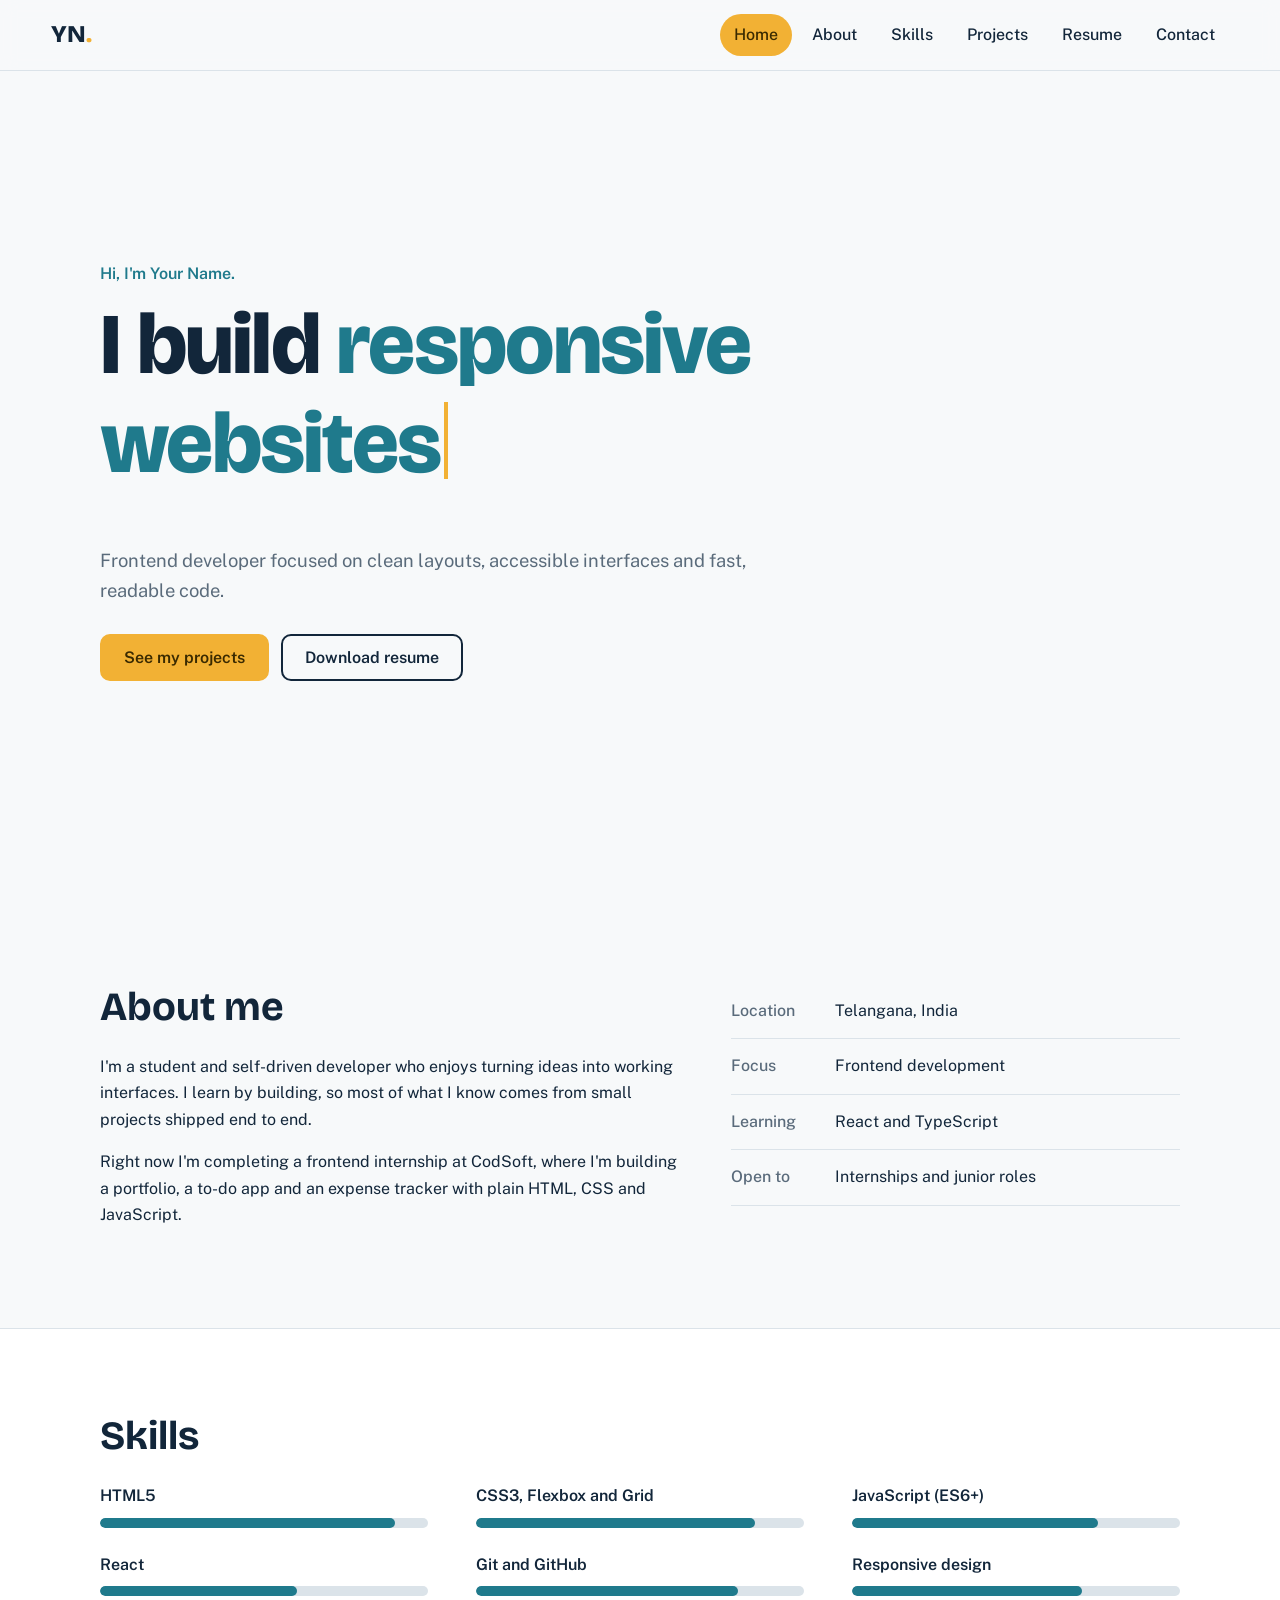
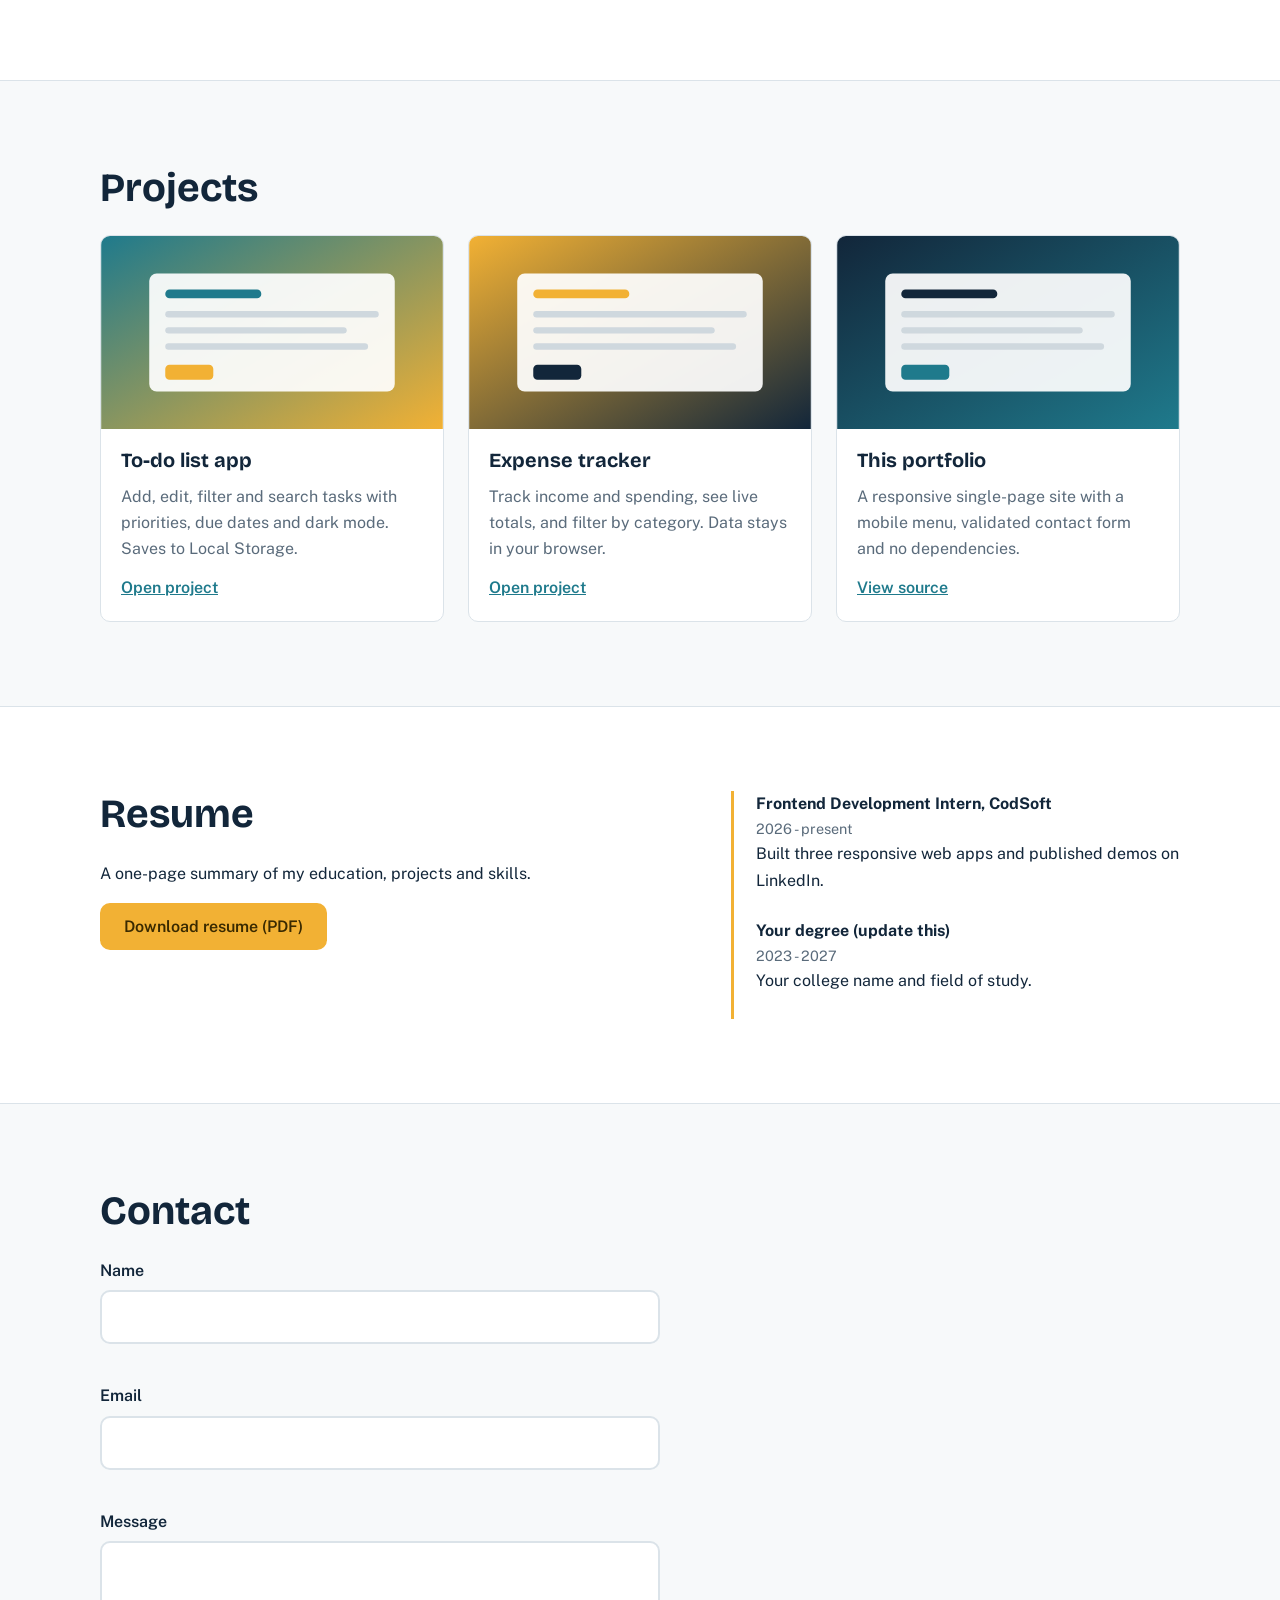
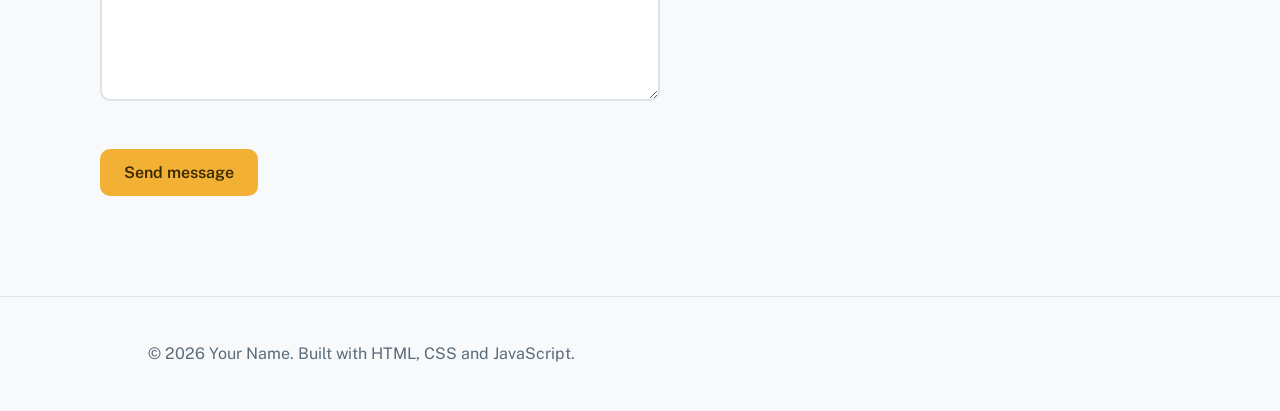
==== task1-portfolio/index.html @ 2d7a28aa "Add files via upload" ====
<!DOCTYPE html>
<html lang="en">
<head>
  <meta charset="UTF-8">
  <meta name="viewport" content="width=device-width, initial-scale=1">
  <title>Your Name | Frontend Developer</title>
  <meta name="description" content="Portfolio of Your Name, a frontend developer building responsive, accessible web apps.">
  <link rel="preconnect" href="https://fonts.googleapis.com">
  <link rel="preconnect" href="https://fonts.gstatic.com" crossorigin>
  <link href="https://fonts.googleapis.com/css2?family=Bricolage+Grotesque:wght@500;700;800&family=Public+Sans:wght@400;500;600&display=swap" rel="stylesheet">
  <link rel="stylesheet" href="style.css">
</head>
<body>
  <a class="skip" href="#home">Skip to content</a>

  <header class="site-header">
    <a class="brand" href="#home">YN<span>.</span></a>
    <button class="nav-toggle" aria-label="Open menu" aria-expanded="false" aria-controls="nav">
      <span></span><span></span><span></span>
    </button>
    <nav id="nav" aria-label="Main">
      <ul>
        <li><a href="#home">Home</a></li>
        <li><a href="#about">About</a></li>
        <li><a href="#skills">Skills</a></li>
        <li><a href="#projects">Projects</a></li>
        <li><a href="#resume">Resume</a></li>
        <li><a href="#contact">Contact</a></li>
      </ul>
    </nav>
  </header>

  <main>
    <section id="home" class="hero">
      <div class="wrap">
        <p class="hello">Hi, I'm Your Name.</p>
        <h1>I build <span id="typed" aria-live="off">responsive websites</span><span class="caret" aria-hidden="true"></span></h1>
        <p class="lead">Frontend developer focused on clean layouts, accessible interfaces and fast, readable code.</p>
        <div class="actions">
          <a class="btn primary" href="#projects">See my projects</a>
          <a class="btn" href="resume.pdf" download>Download resume</a>
        </div>
      </div>
    </section>

    <section id="about">
      <div class="wrap two-col">
        <div>
          <h2>About me</h2>
          <p>I'm a student and self-driven developer who enjoys turning ideas into working interfaces. I learn by building, so most of what I know comes from small projects shipped end to end.</p>
          <p>Right now I'm completing a frontend internship at CodSoft, where I'm building a portfolio, a to-do app and an expense tracker with plain HTML, CSS and JavaScript.</p>
        </div>
        <ul class="facts">
          <li><strong>Location</strong> Telangana, India</li>
          <li><strong>Focus</strong> Frontend development</li>
          <li><strong>Learning</strong> React and TypeScript</li>
          <li><strong>Open to</strong> Internships and junior roles</li>
        </ul>
      </div>
    </section>

    <section id="skills" class="alt">
      <div class="wrap">
        <h2>Skills</h2>
        <ul class="skills">
          <li style="--level:90%"><span>HTML5</span><div class="bar"><i></i></div></li>
          <li style="--level:85%"><span>CSS3, Flexbox and Grid</span><div class="bar"><i></i></div></li>
          <li style="--level:75%"><span>JavaScript (ES6+)</span><div class="bar"><i></i></div></li>
          <li style="--level:60%"><span>React</span><div class="bar"><i></i></div></li>
          <li style="--level:80%"><span>Git and GitHub</span><div class="bar"><i></i></div></li>
          <li style="--level:70%"><span>Responsive design</span><div class="bar"><i></i></div></li>
        </ul>
      </div>
    </section>

    <section id="projects">
      <div class="wrap">
        <h2>Projects</h2>
        <div class="cards">
          <article class="card">
            <img src="assets/p-todo.svg" alt="Preview of the to-do list app" loading="lazy">
            <div class="card-body">
              <h3>To-do list app</h3>
              <p>Add, edit, filter and search tasks with priorities, due dates and dark mode. Saves to Local Storage.</p>
              <a href="projects/task2-todo-app/index.html" target="_blank" rel="noopener">Open project</a>
            </div>
          </article>
          <article class="card">
            <img src="assets/p-expense.svg" alt="Preview of the expense tracker" loading="lazy">
            <div class="card-body">
              <h3>Expense tracker</h3>
              <p>Track income and spending, see live totals, and filter by category. Data stays in your browser.</p>
              <a href="projects/task3-expense-tracker/index.html" target="_blank" rel="noopener">Open project</a>
            </div>
          </article>
          <article class="card">
            <img src="assets/p-portfolio.svg" alt="Preview of this portfolio" loading="lazy">
            <div class="card-body">
              <h3>This portfolio</h3>
              <p>A responsive single-page site with a mobile menu, validated contact form and no dependencies.</p>
              <a href="https://github.com/your-username/CODSOFT_TASKSNO">View source</a>
            </div>
          </article>
        </div>
      </div>
    </section>

    <section id="resume" class="alt">
      <div class="wrap two-col">
        <div>
          <h2>Resume</h2>
          <p>A one-page summary of my education, projects and skills.</p>
          <a class="btn primary" href="resume.pdf" download="Your-Name-Resume.pdf">Download resume (PDF)</a>
        </div>
        <ol class="timeline">
          <li><strong>Frontend Development Intern, CodSoft</strong><span>2026 - present</span>Built three responsive web apps and published demos on LinkedIn.</li>
          <li><strong>Your degree (update this)</strong><span>2023 - 2027</span>Your college name and field of study.</li>
        </ol>
      </div>
    </section>

    <section id="contact">
      <div class="wrap">
        <h2>Contact</h2>
        <form id="contact-form" novalidate>
          <div class="field">
            <label for="name">Name</label>
            <input id="name" name="name" type="text" autocomplete="name" required>
            <small class="error" id="name-error"></small>
          </div>
          <div class="field">
            <label for="email">Email</label>
            <input id="email" name="email" type="email" autocomplete="email" required>
            <small class="error" id="email-error"></small>
          </div>
          <div class="field">
            <label for="message">Message</label>
            <textarea id="message" name="message" rows="5" required></textarea>
            <small class="error" id="message-error"></small>
          </div>
          <button class="btn primary" type="submit">Send message</button>
          <p id="form-status" role="status"></p>
        </form>
      </div>
    </section>
  </main>

  <footer>
    <p>&copy; <span id="year"></span> Your Name. Built with HTML, CSS and JavaScript.</p>
  </footer>

  <button id="to-top" aria-label="Back to top" hidden>&uarr;</button>
  <script src="script.js"></script>
</body>
</html>
---- task1-portfolio/style.css ----
:root {
  --ink: #12263a;
  --paper: #f7f9fa;
  --panel: #ffffff;
  --muted: #5a6b7b;
  --line: #dbe3e9;
  --accent: #f2b134;
  --accent-ink: #3a2a00;
  --teal: #1f7a8c;
  --radius: 10px;
  --head: "Bricolage Grotesque", system-ui, sans-serif;
  --body: "Public Sans", system-ui, sans-serif;
}
@media (prefers-color-scheme: dark) {
  :root { --ink: #e8eef3; --paper: #0e1a26; --panel: #15283a; --muted: #9db0c0; --line: #25394c; --teal: #5cc0d3; }
}
*, *::before, *::after { box-sizing: border-box; }
html { scroll-behavior: smooth; scroll-padding-top: 72px; }
body { margin: 0; font-family: var(--body); color: var(--ink); background: var(--paper); line-height: 1.65; }
img { max-width: 100%; display: block; }
a { color: var(--teal); }
:focus-visible { outline: 3px solid var(--accent); outline-offset: 3px; }
.skip { position: absolute; left: -999px; top: 8px; background: var(--accent); color: var(--accent-ink); padding: 8px 14px; border-radius: 6px; z-index: 100; }
.skip:focus { left: 8px; }
.wrap { width: min(1080px, 92%); margin: 0 auto; }
section { padding: 84px 0; }
section.alt { background: var(--panel); border-block: 1px solid var(--line); }
h1, h2, h3 { font-family: var(--head); line-height: 1.15; margin: 0 0 .6em; }
h2 { font-size: clamp(1.8rem, 4vw, 2.5rem); }
p { max-width: 62ch; }

/* header */
.site-header { position: fixed; inset: 0 0 auto 0; z-index: 50; display: flex; justify-content: space-between; align-items: center; padding: 14px 4%; background: color-mix(in srgb, var(--paper) 88%, transparent); backdrop-filter: blur(8px); border-bottom: 1px solid var(--line); }
.brand { font-family: var(--head); font-weight: 800; font-size: 1.5rem; text-decoration: none; color: var(--ink); }
.brand span { color: var(--accent); }
nav ul { display: flex; gap: 6px; list-style: none; margin: 0; padding: 0; }
nav a { display: block; padding: 8px 14px; border-radius: 999px; text-decoration: none; color: var(--ink); font-weight: 500; transition: background .2s; }
nav a:hover { background: var(--line); }
nav a.active { background: var(--accent); color: var(--accent-ink); }
.nav-toggle { display: none; background: none; border: 0; padding: 8px; cursor: pointer; }
.nav-toggle span { display: block; width: 24px; height: 2px; background: var(--ink); margin: 5px 0; transition: transform .25s, opacity .25s; }
.nav-toggle[aria-expanded="true"] span:nth-child(1) { transform: translateY(7px) rotate(45deg); }
.nav-toggle[aria-expanded="true"] span:nth-child(2) { opacity: 0; }
.nav-toggle[aria-expanded="true"] span:nth-child(3) { transform: translateY(-7px) rotate(-45deg); }

/* hero */
.hero { min-height: 100vh; display: flex; align-items: center; padding-top: 110px; }
.hello { color: var(--teal); font-weight: 600; margin-bottom: 8px; }
.hero h1 { font-size: clamp(2.6rem, 8vw, 5.4rem); font-weight: 800; letter-spacing: -.02em; max-width: 14ch; min-height: 2.3em; }
#typed { color: var(--teal); }
.caret { display: inline-block; width: 4px; height: .9em; background: var(--accent); margin-left: 4px; vertical-align: -.08em; animation: blink 1s steps(2) infinite; }
@keyframes blink { 50% { opacity: 0; } }
.lead { font-size: 1.15rem; color: var(--muted); }
.actions { display: flex; flex-wrap: wrap; gap: 12px; margin-top: 28px; }
.btn { display: inline-block; padding: 12px 22px; border-radius: var(--radius); border: 2px solid var(--ink); background: transparent; color: var(--ink); font: 600 1rem var(--body); text-decoration: none; cursor: pointer; transition: transform .15s, background .2s; }
.btn:hover { transform: translateY(-2px); }
.btn.primary { background: var(--accent); border-color: var(--accent); color: var(--accent-ink); }

/* about, resume */
.two-col { display: grid; grid-template-columns: 1.3fr 1fr; gap: 48px; align-items: start; }
.facts, .timeline { list-style: none; margin: 0; padding: 0; }
.facts li { padding: 14px 0; border-bottom: 1px solid var(--line); }
.facts strong { display: inline-block; min-width: 100px; color: var(--muted); font-weight: 500; }
.timeline li { padding: 0 0 24px 22px; border-left: 3px solid var(--accent); }
.timeline strong { display: block; }
.timeline span { display: block; color: var(--muted); font-size: .9rem; }

/* skills */
.skills { list-style: none; margin: 0; padding: 0; display: grid; grid-template-columns: repeat(auto-fit, minmax(280px, 1fr)); gap: 24px 48px; }
.skills span { font-weight: 600; }
.bar { height: 10px; margin-top: 8px; background: var(--line); border-radius: 99px; overflow: hidden; }
.bar i { display: block; height: 100%; width: 0; background: var(--teal); border-radius: 99px; transition: width 1s ease; }
.skills.in .bar i { width: var(--level); }

/* projects */
.cards { display: grid; grid-template-columns: repeat(auto-fit, minmax(280px, 1fr)); gap: 24px; }
.card { background: var(--panel); border: 1px solid var(--line); border-radius: var(--radius); overflow: hidden; transition: transform .25s, box-shadow .25s; }
.card:hover { transform: translateY(-6px); box-shadow: 0 14px 30px rgba(18, 38, 58, .15); }
.card img { width: 100%; aspect-ratio: 16 / 9; object-fit: cover; }
.card-body { padding: 20px; }
.card-body h3 { font-size: 1.25rem; }
.card-body p { color: var(--muted); margin: 0 0 12px; }
.card-body a { font-weight: 600; }

/* form */
form { max-width: 560px; }
.field { margin-bottom: 18px; }
label { display: block; font-weight: 600; margin-bottom: 6px; }
input, textarea { width: 100%; padding: 12px 14px; border: 2px solid var(--line); border-radius: var(--radius); background: var(--panel); color: var(--ink); font: inherit; }
input:focus, textarea:focus { border-color: var(--teal); outline: none; }
.field.invalid input, .field.invalid textarea { border-color: #d64545; }
.error { display: block; min-height: 1.2em; color: #d64545; font-size: .88rem; margin-top: 4px; }
#form-status { font-weight: 600; color: var(--teal); }

footer { padding: 28px 4%; text-align: center; color: var(--muted); border-top: 1px solid var(--line); }
#to-top { position: fixed; right: 20px; bottom: 20px; width: 44px; height: 44px; border-radius: 50%; border: 0; background: var(--ink); color: var(--paper); font-size: 1.2rem; cursor: pointer; }

/* mobile */
@media (max-width: 760px) {
  .nav-toggle { display: block; }
  nav { position: absolute; top: 100%; left: 0; right: 0; background: var(--paper); border-bottom: 1px solid var(--line); max-height: 0; overflow: hidden; transition: max-height .3s ease; }
  nav.open { max-height: 420px; }
  nav ul { flex-direction: column; padding: 10px 4%; }
  .two-col { grid-template-columns: 1fr; gap: 28px; }
  section { padding: 64px 0; }
}
@media (prefers-reduced-motion: reduce) {
  html { scroll-behavior: auto; }
  *, *::before, *::after { animation: none !important; transition: none !important; }
}
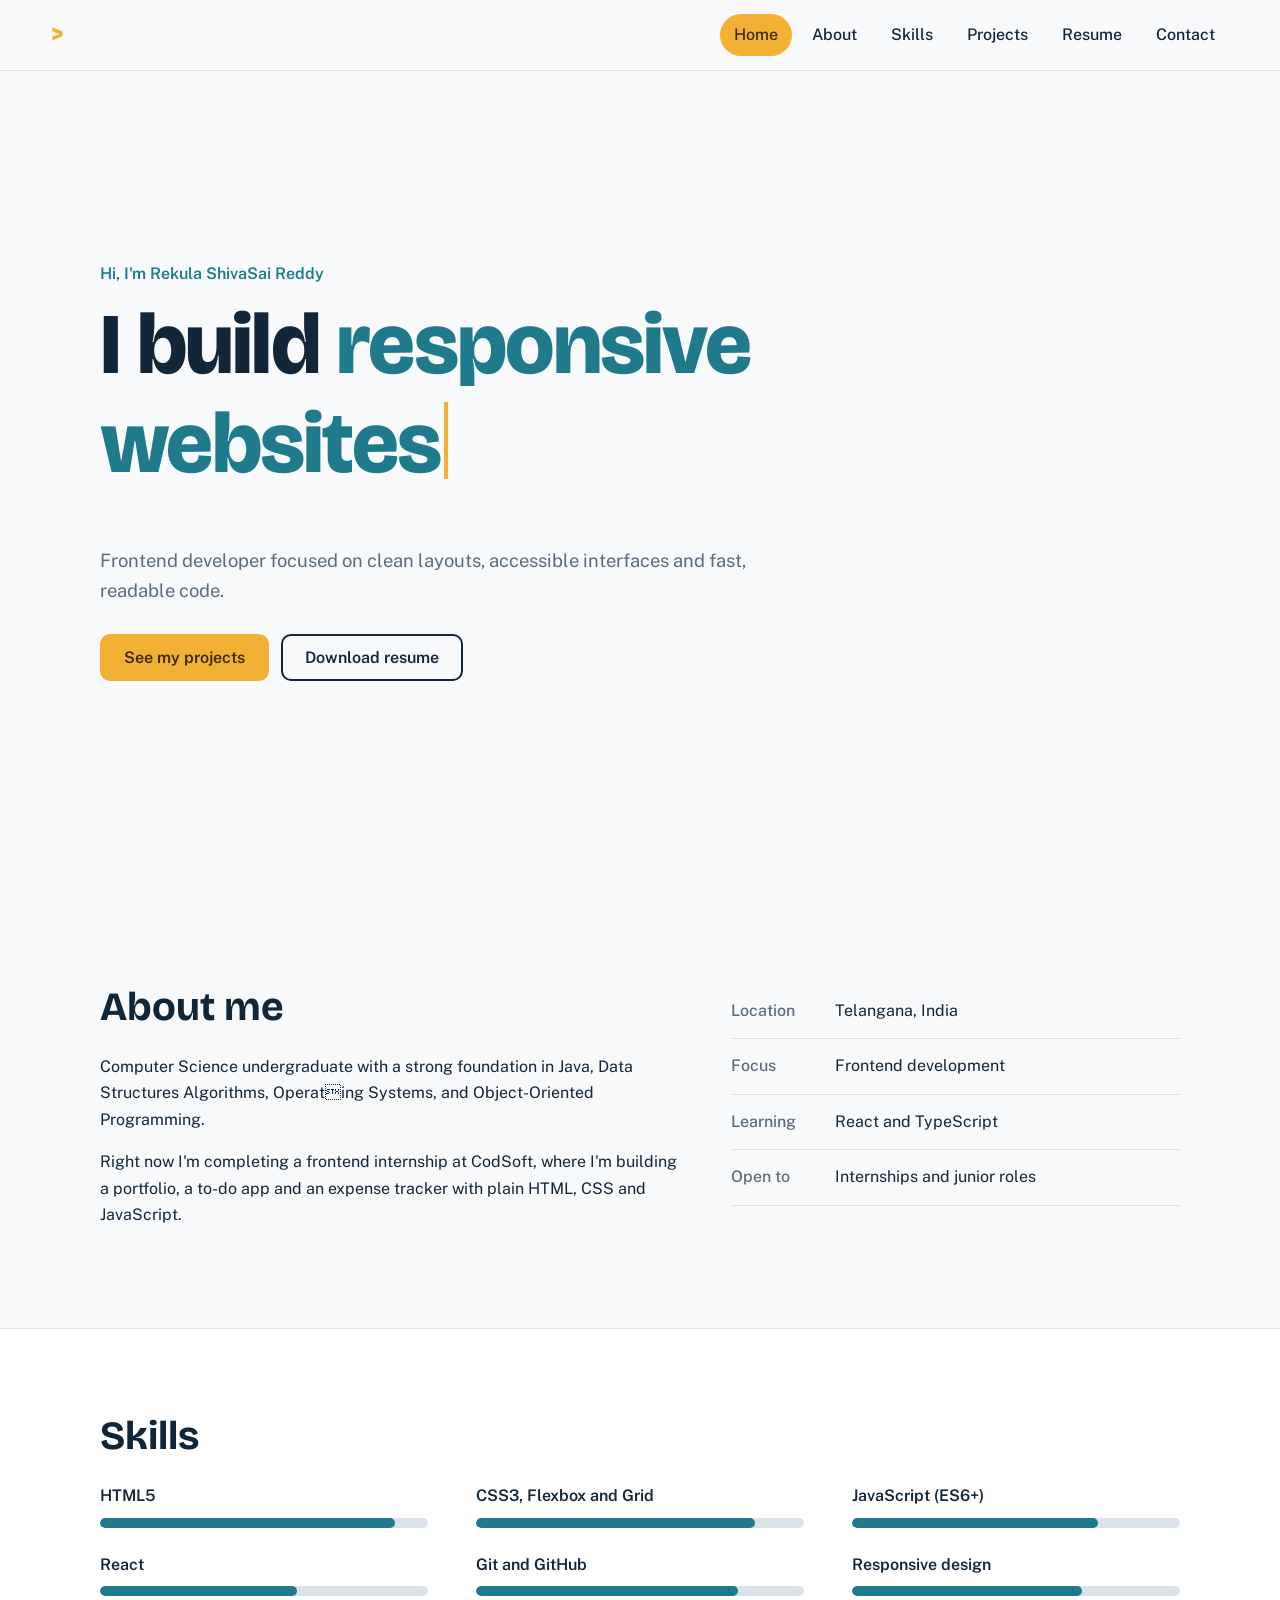
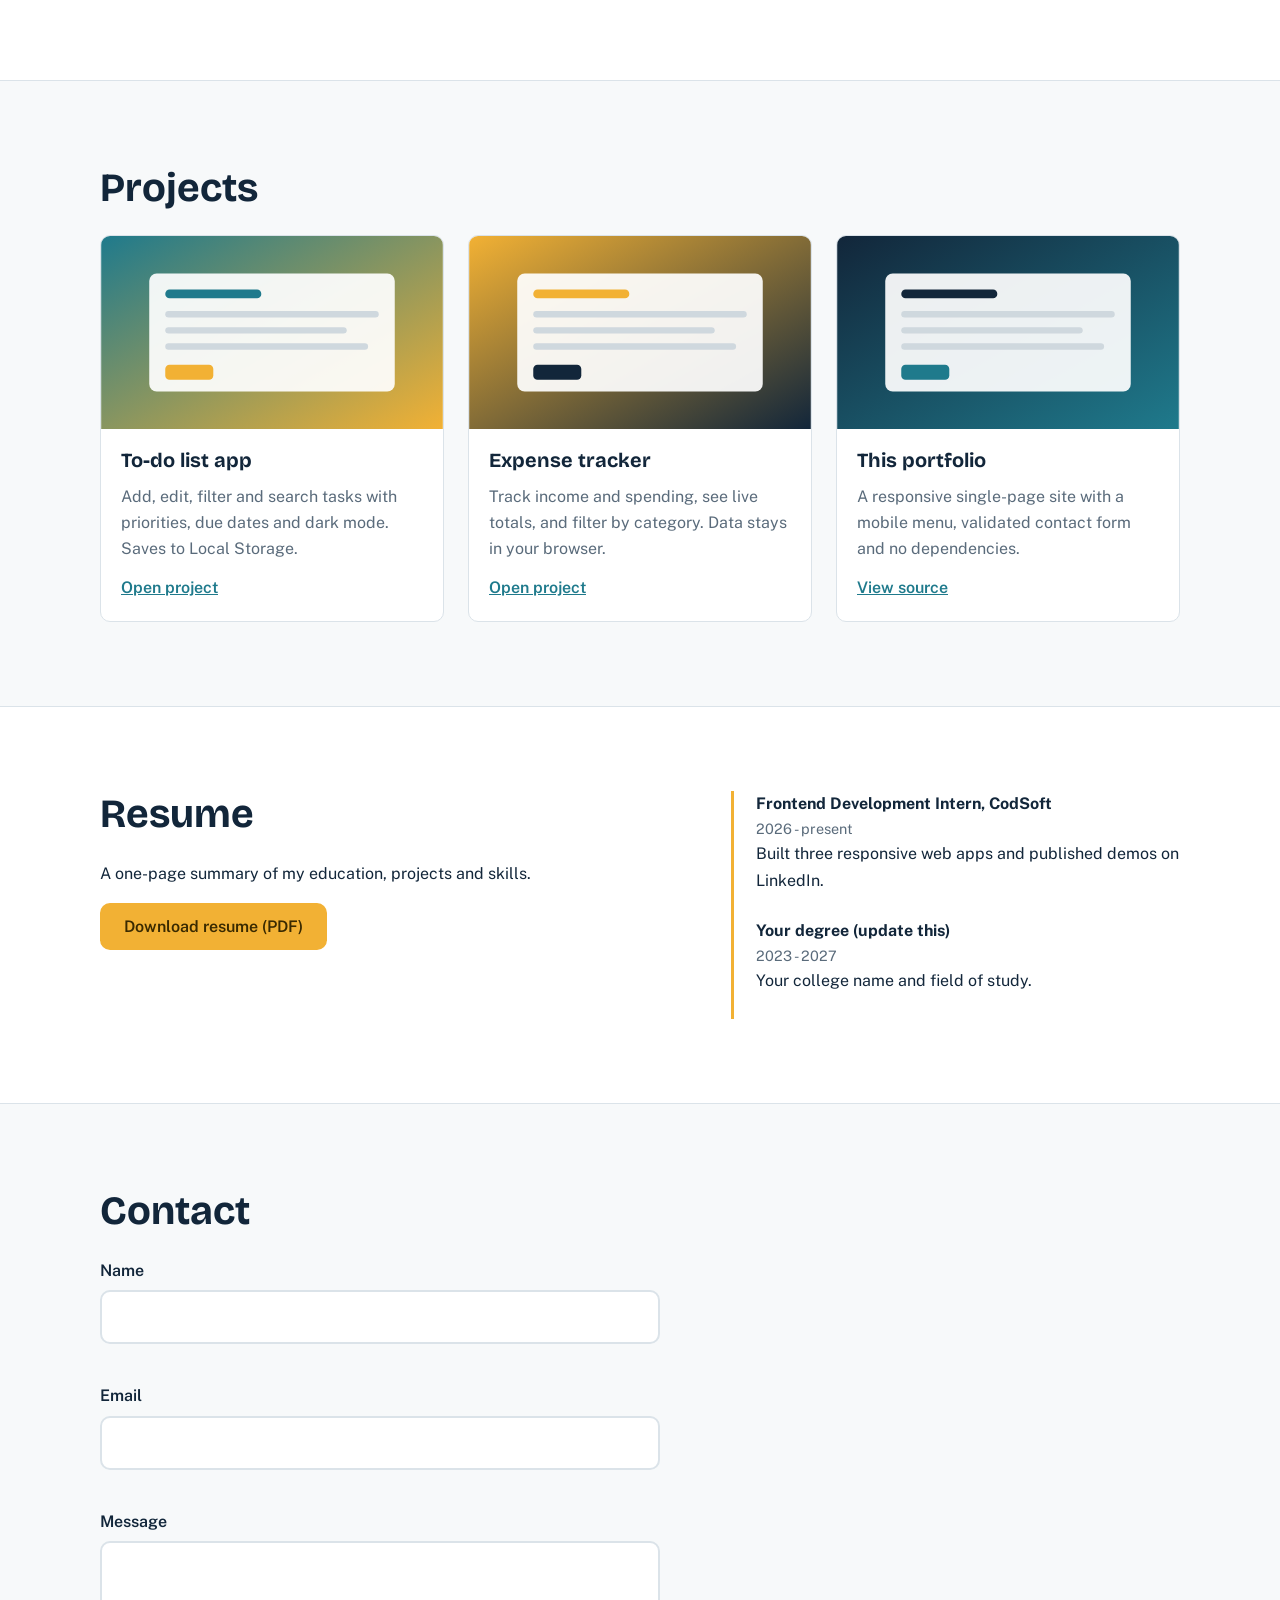
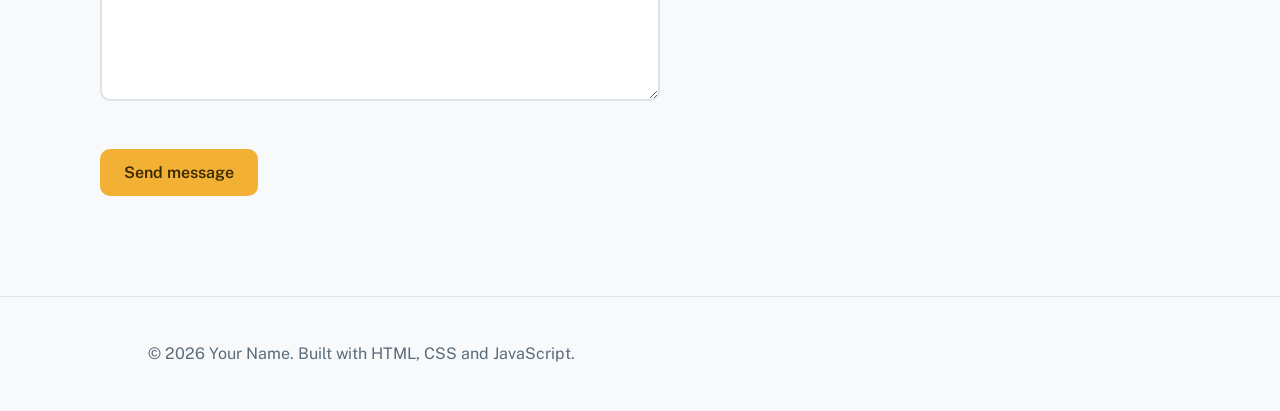
==== commit 0a20cb08: "Change name and description in index.html Updated personal information in the portfolio." ====
--- a/task1-portfolio/index.html
+++ b/task1-portfolio/index.html
@@ -3,7 +3,7 @@
 <head>
   <meta charset="UTF-8">
   <meta name="viewport" content="width=device-width, initial-scale=1">
-  <title>Your Name | Frontend Developer</title>
+  <title>R.ShivaSai Reddy | Frontend Developer</title>
   <meta name="description" content="Portfolio of Your Name, a frontend developer building responsive, accessible web apps.">
   <link rel="preconnect" href="https://fonts.googleapis.com">
   <link rel="preconnect" href="https://fonts.gstatic.com" crossorigin>
@@ -14,7 +14,7 @@
   <a class="skip" href="#home">Skip to content</a>
 
   <header class="site-header">
-    <a class="brand" href="#home">YN<span>.</span></a>
+    <a class="brand" href="#home"><span> > </span></a>
     <button class="nav-toggle" aria-label="Open menu" aria-expanded="false" aria-controls="nav">
       <span></span><span></span><span></span>
     </button>
@@ -33,7 +33,7 @@
   <main>
     <section id="home" class="hero">
       <div class="wrap">
-        <p class="hello">Hi, I'm Your Name.</p>
+        <p class="hello">Hi, I'm Rekula ShivaSai Reddy</p>
         <h1>I build <span id="typed" aria-live="off">responsive websites</span><span class="caret" aria-hidden="true"></span></h1>
         <p class="lead">Frontend developer focused on clean layouts, accessible interfaces and fast, readable code.</p>
         <div class="actions">
@@ -47,7 +47,7 @@
       <div class="wrap two-col">
         <div>
           <h2>About me</h2>
-          <p>I'm a student and self-driven developer who enjoys turning ideas into working interfaces. I learn by building, so most of what I know comes from small projects shipped end to end.</p>
+          <p>Computer Science undergraduate with a strong foundation in Java, Data Structures Algorithms, Operating Systems, and Object-Oriented Programming.</p>
           <p>Right now I'm completing a frontend internship at CodSoft, where I'm building a portfolio, a to-do app and an expense tracker with plain HTML, CSS and JavaScript.</p>
         </div>
         <ul class="facts">
